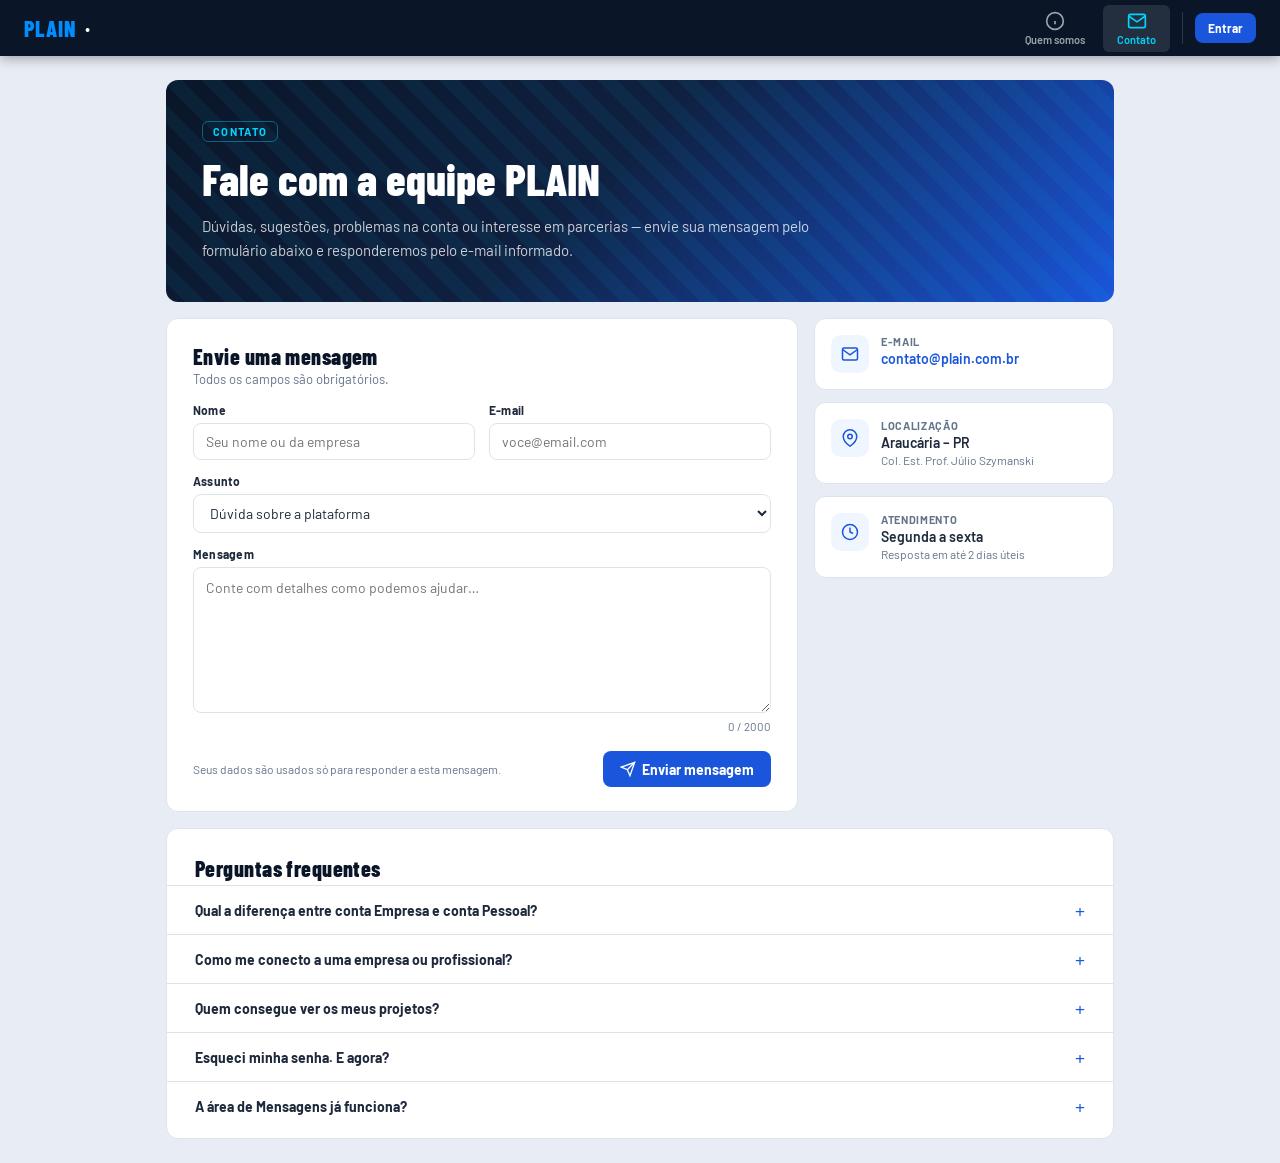
==== contato.html @ d1e4bef5 "b" ====
<!DOCTYPE html>
<html lang="pt-BR">
<head>
  <meta charset="UTF-8" />
  <meta name="viewport" content="width=device-width, initial-scale=1.0" />
  <title>PLAIN – Contato</title>
  <link rel="preconnect" href="https://fonts.googleapis.com" />
  <link rel="preconnect" href="https://fonts.gstatic.com" crossorigin />
  <link href="https://fonts.googleapis.com/css2?family=Barlow:wght@300;400;600;700&family=Barlow+Condensed:wght@700;800&display=swap" rel="stylesheet" />
  <link rel="stylesheet" href="dashboard.css" />
</head>
<!-- data-publica: pode ser aberta sem login -->
<body data-pagina="contato" data-publica>

<!-- TOPBAR -->
<header class="topbar">
  <a href="dashboard.html" class="topbar__brand" title="Voltar ao feed">PLAIN <span>·</span></a>

  <div class="topbar__search" data-so-logado>
    <svg viewBox="0 0 24 24" fill="none" stroke="currentColor" stroke-width="2">
      <circle cx="11" cy="11" r="8"/><path d="m21 21-4.35-4.35"/>
    </svg>
    <input type="text" placeholder="Buscar empresas, pessoas, projetos…" />
  </div>

  <nav class="topbar__nav">
    <a href="dashboard.html" class="topnav-btn" data-so-logado>
      <svg viewBox="0 0 24 24" fill="currentColor"><path d="M10 20v-6h4v6h5v-8h3L12 3 2 12h3v8z"/></svg>
      Início
    </a>
    <a href="rede.html" class="topnav-btn" data-so-logado>
      <svg viewBox="0 0 24 24" fill="none" stroke="currentColor" stroke-width="2"><path d="M17 21v-2a4 4 0 0 0-4-4H5a4 4 0 0 0-4 4v2"/><circle cx="9" cy="7" r="4"/><path d="M23 21v-2a4 4 0 0 0-3-3.87"/><path d="M16 3.13a4 4 0 0 1 0 7.75"/></svg>
      Rede
    </a>
    <a href="projetos.html" class="topnav-btn" data-so-logado>
      <svg viewBox="0 0 24 24" fill="none" stroke="currentColor" stroke-width="2"><rect x="2" y="7" width="20" height="14" rx="2"/><path d="M16 21V5a2 2 0 0 0-2-2h-4a2 2 0 0 0-2 2v16"/></svg>
      Projetos
    </a>
    <a href="mensagens.html" class="topnav-btn" data-so-logado>
      <svg viewBox="0 0 24 24" fill="none" stroke="currentColor" stroke-width="2"><path d="M21 15a2 2 0 0 1-2 2H7l-4 4V5a2 2 0 0 1 2-2h14a2 2 0 0 1 2 2z"/></svg>
      Mensagens
    </a>
    <a href="quem-somos.html" class="topnav-btn">
      <svg viewBox="0 0 24 24" fill="none" stroke="currentColor" stroke-width="2"><circle cx="12" cy="12" r="10"/><path d="M12 16v-4M12 8h.01"/></svg>
      Quem somos
    </a>
    <a href="contato.html" class="topnav-btn active">
      <svg viewBox="0 0 24 24" fill="none" stroke="currentColor" stroke-width="2"><path d="M4 4h16c1.1 0 2 .9 2 2v12c0 1.1-.9 2-2 2H4c-1.1 0-2-.9-2-2V6c0-1.1.9-2 2-2z"/><polyline points="22,6 12,13 2,6"/></svg>
      Contato
    </a>
    <div class="topbar__divider"></div>
    <div class="avatar-btn" title="Meu Perfil" id="topAvatar" data-so-logado>·</div>
    <a href="index.html" class="btn btn-primary btn-sm" data-so-deslogado>Entrar</a>
  </nav>
</header>

<div class="layout layout--inst">
  <main class="page-main">

    <!-- ABERTURA -->
    <section class="card inst-hero">
      <span class="inst-hero__eyebrow">Contato</span>
      <h1 class="inst-hero__title">Fale com a equipe PLAIN</h1>
      <p class="inst-hero__text">
        Dúvidas, sugestões, problemas na conta ou interesse em parcerias —
        envie sua mensagem pelo formulário abaixo e responderemos pelo e-mail informado.
      </p>
    </section>

    <div class="contact-layout">

      <!-- FORMULÁRIO -->
      <section class="card" id="cardFormulario">
        <form class="contact-form" id="formContato" novalidate>
          <h2 class="inst-section__title" style="margin-bottom:2px">Envie uma mensagem</h2>
          <p class="page-head__sub">Todos os campos são obrigatórios.</p>

          <div class="contact-form__grid">
            <div class="field">
              <label for="cNome">Nome</label>
              <input id="cNome" maxlength="150" autocomplete="name" placeholder="Seu nome ou da empresa" />
              <span class="field__error" id="erroNome" hidden>Informe seu nome.</span>
            </div>
            <div class="field">
              <label for="cEmail">E-mail</label>
              <input id="cEmail" type="email" maxlength="150" autocomplete="email" placeholder="voce@email.com" />
              <span class="field__error" id="erroEmail" hidden>Informe um e-mail válido.</span>
            </div>
            <div class="field field--full">
              <label for="cAssunto">Assunto</label>
              <select id="cAssunto">
                <option value="duvida">Dúvida sobre a plataforma</option>
                <option value="sugestao">Sugestão de melhoria</option>
                <option value="problema">Problema na conta ou no site</option>
                <option value="parceria">Parceria ou divulgação</option>
                <option value="outro">Outro assunto</option>
              </select>
            </div>
            <div class="field field--full">
              <label for="cMensagem">Mensagem</label>
              <textarea id="cMensagem" maxlength="2000" rows="6" placeholder="Conte com detalhes como podemos ajudar…"></textarea>
              <div style="display:flex;justify-content:space-between;gap:8px">
                <span class="field__error" id="erroMensagem" hidden>Escreva pelo menos 10 caracteres.</span>
                <span class="field__hint" id="contador" style="margin-left:auto">0 / 2000</span>
              </div>
            </div>
          </div>

          <div class="contact-form__foot">
            <span class="contact-form__note">Seus dados são usados só para responder a esta mensagem.</span>
            <button type="submit" class="btn btn-primary" id="btnEnviar">
              <svg viewBox="0 0 24 24" fill="none" stroke="currentColor" stroke-width="2"><path d="M22 2 11 13M22 2 15 22l-4-9-9-4 20-7z"/></svg>
              Enviar mensagem
            </button>
          </div>
        </form>

        <!-- Mostrado depois do envio -->
        <div class="contact-success" id="sucessoContato" hidden>
          <div class="empty-state__icon">
            <svg viewBox="0 0 24 24" fill="none" stroke="currentColor" stroke-width="2.4" stroke-linecap="round"><path d="M20 6 9 17l-5-5"/></svg>
          </div>
          <div class="empty-state__title">Mensagem enviada!</div>
          <div class="empty-state__text" id="sucessoTexto">Obrigado pelo contato. Vamos responder em breve.</div>
          <button type="button" class="btn btn-ghost" id="btnNovaMensagem">Enviar outra mensagem</button>
        </div>
      </section>

      <!-- INFORMAÇÕES (troque pelos dados reais da equipe) -->
      <aside class="contact-side">
        <div class="card contact-info">
          <div class="contact-info__icon">
            <svg viewBox="0 0 24 24" fill="none" stroke="currentColor" stroke-width="2"><path d="M4 4h16c1.1 0 2 .9 2 2v12c0 1.1-.9 2-2 2H4c-1.1 0-2-.9-2-2V6c0-1.1.9-2 2-2z"/><polyline points="22,6 12,13 2,6"/></svg>
          </div>
          <div>
            <div class="contact-info__label">E-mail</div>
            <div class="contact-info__value"><a href="mailto:contato@plain.com.br">contato@plain.com.br</a></div>
          </div>
        </div>
        <div class="card contact-info">
          <div class="contact-info__icon">
            <svg viewBox="0 0 24 24" fill="none" stroke="currentColor" stroke-width="2"><path d="M21 10c0 7-9 13-9 13s-9-6-9-13a9 9 0 0 1 18 0z"/><circle cx="12" cy="10" r="3"/></svg>
          </div>
          <div>
            <div class="contact-info__label">Localização</div>
            <div class="contact-info__value">Araucária – PR</div>
            <div class="contact-info__sub">Col. Est. Prof. Júlio Szymanski</div>
          </div>
        </div>
        <div class="card contact-info">
          <div class="contact-info__icon">
            <svg viewBox="0 0 24 24" fill="none" stroke="currentColor" stroke-width="2"><circle cx="12" cy="12" r="10"/><path d="M12 6v6l4 2"/></svg>
          </div>
          <div>
            <div class="contact-info__label">Atendimento</div>
            <div class="contact-info__value">Segunda a sexta</div>
            <div class="contact-info__sub">Resposta em até 2 dias úteis</div>
          </div>
        </div>
      </aside>
    </div>

    <!-- PERGUNTAS FREQUENTES -->
    <section class="card faq">
      <h2 class="inst-section__title">Perguntas frequentes</h2>
      <details>
        <summary>Qual a diferença entre conta Empresa e conta Pessoal?</summary>
        <div class="faq__answer">
          A conta <b>Empresa</b> é para indústrias e negócios (pede razão social e CNPJ).
          A conta <b>Pessoal</b> é para profissionais e prestadores de serviço autônomos.
          As duas podem montar rede e cadastrar projetos.
        </div>
      </details>
      <details>
        <summary>Como me conecto a uma empresa ou profissional?</summary>
        <div class="faq__answer">
          Entre na página <a href="rede.html">Rede</a>, use a busca ou os filtros para encontrar a conta
          e clique em <b>+ Conectar</b>. Para desfazer, clique de novo no botão.
        </div>
      </details>
      <details>
        <summary>Quem consegue ver os meus projetos?</summary>
        <div class="faq__answer">
          Só você. Cada projeto fica ligado à sua conta e apenas o dono pode editá-lo ou excluí-lo.
        </div>
      </details>
      <details>
        <summary>Esqueci minha senha. E agora?</summary>
        <div class="faq__answer">
          A recuperação automática de senha ainda não está disponível. Envie uma mensagem
          por este formulário escolhendo o assunto <b>Problema na conta</b>, usando o e-mail cadastrado.
        </div>
      </details>
      <details>
        <summary>A área de Mensagens já funciona?</summary>
        <div class="faq__answer">
          Ainda não — ela está em desenvolvimento. Por enquanto, use as conexões da Rede
          e o contato da própria empresa ou profissional.
        </div>
      </details>
    </section>

  </main>
</div>

<script src="comum.js"></script>
<script src="contato.js"></script>
</body>
</html>
---- dashboard.css ----
*, *::before, *::after { box-sizing: border-box; margin: 0; padding: 0; }

:root {
  --navy:    #0a1628;
  --navy2:   #0f2040;
  --blue:    #1a56db;
  --blue-lt: #2d6ff0;
  --cyan:    #00d4ff;
  --gray:    #e8edf5;
  --gray2:   #c5cdd8;
  --white:   #ffffff;
  --text:    #1e293b;
  --muted:   #64748b;
  --card-bg: #ffffff;
  --border:  #dde3ed;
  --sidebar: #f3f6fb;
  --green:   #16a34a;
  --green-lt:#dcfce7;
  --orange:  #ea580c;
  --orange-lt:#ffedd5;
}

body {
  font-family: 'Barlow', sans-serif;
  background: var(--gray);
  color: var(--text);
  min-height: 100vh;
}

/* ── TOPBAR ─────────────────────────────────── */
.topbar {
  position: fixed; top: 0; left: 0; right: 0; z-index: 100;
  height: 56px;
  background: var(--navy);
  display: flex; align-items: center;
  padding: 0 24px;
  gap: 16px;
  box-shadow: 0 2px 12px rgba(0,0,0,.35);
}
.topbar__brand {
  display: flex; align-items: center; gap: 10px;
  font-family: 'Barlow Condensed', sans-serif;
  font-size: 22px; font-weight: 800;
  color: #008eff; letter-spacing: .04em;
  text-decoration: none; margin-right: 8px;
}
.topbar__brand span { color: var(--white); }
.topbar__brand:hover { opacity: .85; transition: opacity .18s; }

.topbar__search {
  flex: 1; max-width: 360px;
  position: relative;
}
.topbar__search input {
  width: 100%; height: 34px;
  padding: 0 12px 0 36px;
  border-radius: 6px;
  border: none;
  background: rgba(255,255,255,.12);
  color: var(--white);
  font-family: 'Barlow', sans-serif; font-size: 14px;
  outline: none;
  transition: background .2s;
}
.topbar__search input::placeholder { color: rgba(255,255,255,.5); }
.topbar__search input:focus { background: rgba(255,255,255,.2); }
.topbar__search svg {
  position: absolute; left: 10px; top: 50%; transform: translateY(-50%);
  color: rgba(255,255,255,.5); width: 16px; height: 16px;
}

.topbar__nav {
  margin-left: auto;
  display: flex; align-items: center; gap: 4px;
}
.topnav-btn {
  display: flex; flex-direction: column; align-items: center;
  gap: 2px; padding: 6px 14px;
  border-radius: 6px; border: none; background: none;
  color: rgba(255,255,255,.6);
  font-family: 'Barlow', sans-serif; font-size: 11px; font-weight: 600;
  cursor: pointer; transition: all .18s;
  text-decoration: none;
}
.topnav-btn svg { width: 20px; height: 20px; }
.topnav-btn:hover, .topnav-btn.active {
  color: var(--white); background: rgba(255,255,255,.1);
}
.topnav-btn.active { color: var(--cyan); }

.topbar__divider {
  width: 1px; height: 32px;
  background: rgba(255,255,255,.15); margin: 0 8px;
}

.avatar-btn {
  width: 34px; height: 34px; border-radius: 50%;
  background: var(--blue); border: 2px solid var(--cyan);
  display: flex; align-items: center; justify-content: center;
  color: var(--white); font-weight: 700; font-size: 14px;
  cursor: pointer; transition: border-color .2s;
}
.avatar-btn:hover { border-color: var(--white); }

/* ── LAYOUT ─────────────────────────────────── */
.layout {
  margin-top: 56px;
  display: grid;
  grid-template-columns: 240px 1fr 280px;
  gap: 20px;
  max-width: 1200px;
  margin-left: auto; margin-right: auto;
  padding: 24px 16px;
}

/* ── CARDS ─────────────────────────────────── */
.card {
  background: var(--card-bg);
  border: 1px solid var(--border);
  border-radius: 12px;
  overflow: hidden;
}

/* ── LEFT SIDEBAR ───────────────────────────── */
.profile-card {
  position: sticky; top: 76px;
}
.profile-card__banner {
  height: 72px;
  background: linear-gradient(135deg, var(--navy) 0%, var(--blue) 100%);
  position: relative;
}
.profile-card__banner::after {
  content: '';
  position: absolute; inset: 0;
  background: repeating-linear-gradient(
    45deg, transparent, transparent 10px,
    rgba(0,212,255,.06) 10px, rgba(0,212,255,.06) 20px
  );
}
.profile-card__avatar-wrap {
  display: flex; justify-content: center;
  margin-top: -28px; position: relative; z-index: 1;
}
.profile-card__avatar {
  width: 56px; height: 56px; border-radius: 50%;
  background: var(--blue);
  border: 3px solid var(--white);
  display: flex; align-items: center; justify-content: center;
  font-size: 22px; font-weight: 700; color: var(--white);
}
.profile-card__info {
  padding: 10px 16px 16px;
  text-align: center;
}
.profile-card__name {
  font-weight: 700; font-size: 15px; color: var(--text);
}
.profile-card__role {
  font-size: 12px; color: var(--muted); margin-top: 2px; line-height: 1.4;
}
.profile-card__divider {
  height: 1px; background: var(--border); margin: 12px 0;
}
.profile-card__stat {
  display: flex; justify-content: space-between;
  padding: 4px 16px; font-size: 12px; color: var(--muted);
}
.profile-card__stat span:last-child { font-weight: 600; color: var(--blue); }

.profile-card__links {
  padding: 12px 16px 16px;
  border-top: 1px solid var(--border);
}
.profile-card__link {
  display: flex; align-items: center; gap: 8px;
  padding: 8px 10px; border-radius: 8px;
  font-size: 13px; font-weight: 600; color: var(--text);
  text-decoration: none; cursor: pointer;
  transition: background .15s;
}
.profile-card__link:hover { background: var(--sidebar); }
.profile-card__link svg { width: 18px; height: 18px; color: var(--blue); }
.profile-card__link.active { color: var(--blue); background: #eff6ff; }

/* ── FEED ───────────────────────────────────── */
.feed { display: flex; flex-direction: column; gap: 16px; }

.post-composer {
  padding: 16px;
}
.post-composer__row {
  display: flex; align-items: center; gap: 10px;
}
.post-composer__avatar {
  width: 40px; height: 40px; border-radius: 50%;
  background: var(--blue); flex-shrink: 0;
  display: flex; align-items: center; justify-content: center;
  font-weight: 700; color: var(--white); font-size: 15px;
}
.post-composer__input {
  flex: 1; height: 40px;
  border: 1.5px solid var(--border); border-radius: 20px;
  padding: 0 16px; font-family: 'Barlow', sans-serif; font-size: 14px;
  background: none; outline: none; cursor: pointer; color: var(--muted);
  transition: border-color .2s;
}
.post-composer__input:hover { border-color: var(--blue); color: var(--text); }
.post-composer__actions {
  display: flex; gap: 4px; margin-top: 12px; padding-top: 12px;
  border-top: 1px solid var(--border);
}
.composer-action {
  display: flex; align-items: center; gap: 6px;
  padding: 7px 12px; border-radius: 6px; border: none; background: none;
  font-family: 'Barlow', sans-serif; font-size: 13px; font-weight: 600;
  color: var(--muted); cursor: pointer; transition: all .15s;
}
.composer-action svg { width: 18px; height: 18px; }
.composer-action:hover { background: var(--sidebar); color: var(--blue); }

/* ── POST CARD ─────────────────────────────── */
.post-card { padding: 0; }
.post-card__header {
  display: flex; align-items: flex-start; gap: 10px;
  padding: 16px 16px 0;
}
.post-card__avatar {
  width: 44px; height: 44px; border-radius: 50%; flex-shrink: 0;
  display: flex; align-items: center; justify-content: center;
  font-weight: 700; font-size: 16px; color: var(--white);
}
.av-blue   { background: linear-gradient(135deg, #1a56db, #2d6ff0); }
.av-teal   { background: linear-gradient(135deg, #0891b2, #06b6d4); }
.av-indigo { background: linear-gradient(135deg, #4338ca, #6366f1); }
.av-rose   { background: linear-gradient(135deg, #be123c, #f43f5e); }

.post-card__meta { flex: 1; }
.post-card__name { font-weight: 700; font-size: 14px; }
.post-card__role { font-size: 12px; color: var(--muted); }
.post-card__time { font-size: 11px; color: var(--gray2); margin-top: 2px; }

.post-card__more {
  padding: 6px; border-radius: 6px; border: none; background: none;
  color: var(--muted); cursor: pointer; transition: background .15s;
}
.post-card__more:hover { background: var(--sidebar); }
.post-card__more svg { width: 18px; height: 18px; display: block; }

.post-card__body {
  padding: 12px 16px;
  font-size: 14px; line-height: 1.6; color: var(--text);
}
.post-card__body strong { color: var(--blue); }

.post-card__image {
  width: 100%; max-height: 300px; object-fit: cover;
  border-top: 1px solid var(--border); border-bottom: 1px solid var(--border);
}
.post-card__image-placeholder {
  height: 200px;
  background: linear-gradient(135deg, var(--navy) 0%, var(--blue) 60%, var(--cyan) 100%);
  display: flex; align-items: center; justify-content: center;
  font-family: 'Barlow Condensed', sans-serif;
  font-size: 28px; font-weight: 800; color: var(--white);
  letter-spacing: .08em;
  border-top: 1px solid var(--border); border-bottom: 1px solid var(--border);
  position: relative; overflow: hidden;
}
.post-card__image-placeholder::before {
  content: '';
  position: absolute; inset: 0;
  background: repeating-linear-gradient(
    -45deg, transparent, transparent 20px,
    rgba(255,255,255,.04) 20px, rgba(255,255,255,.04) 40px
  );
}
.post-card__image-placeholder span { position: relative; z-index: 1; }

.post-card__stats {
  display: flex; align-items: center; justify-content: space-between;
  padding: 8px 16px;
  font-size: 12px; color: var(--muted);
  border-bottom: 1px solid var(--border);
}
.post-card__reactions { display: flex; align-items: center; gap: 4px; }
.reaction-emoji { font-size: 14px; }

.post-card__actions {
  display: flex; padding: 4px 8px;
}
.post-action {
  flex: 1; display: flex; align-items: center; justify-content: center;
  gap: 6px; padding: 9px 4px; border-radius: 6px; border: none; background: none;
  font-family: 'Barlow', sans-serif; font-size: 13px; font-weight: 600;
  color: var(--muted); cursor: pointer; transition: all .15s;
}
.post-action svg { width: 18px; height: 18px; }
.post-action:hover { background: var(--sidebar); color: var(--blue); }

/* ── RIGHT SIDEBAR ──────────────────────────── */
.right-col { display: flex; flex-direction: column; gap: 16px; }

.widget-card { padding: 16px; }
.widget-card__title {
  font-family: 'Barlow Condensed', sans-serif;
  font-size: 16px; font-weight: 800; color: var(--navy);
  margin-bottom: 14px; letter-spacing: .03em;
}

/* News widget */
.news-item {
  display: flex; gap: 10px; padding: 10px 0;
  border-bottom: 1px solid var(--border);
}
.news-item:last-child { border-bottom: none; }
.news-item__dot {
  width: 8px; height: 8px; border-radius: 50%;
  background: var(--blue); flex-shrink: 0; margin-top: 5px;
}
.news-item__title {
  font-size: 13px; font-weight: 600; color: var(--text);
  line-height: 1.4; cursor: pointer;
}
.news-item__title:hover { color: var(--blue); }
.news-item__time { font-size: 11px; color: var(--muted); margin-top: 2px; }

/* Connections widget */
.connection-item {
  display: flex; align-items: center; gap: 10px; padding: 8px 0;
  border-bottom: 1px solid var(--border);
}
.connection-item:last-child { border-bottom: none; }
.connection-item__avatar {
  width: 40px; height: 40px; border-radius: 50%; flex-shrink: 0;
  display: flex; align-items: center; justify-content: center;
  font-weight: 700; font-size: 15px; color: var(--white);
}
.connection-item__info { flex: 1; min-width: 0; }
.connection-item__name { font-size: 13px; font-weight: 700; }
.connection-item__role { font-size: 11px; color: var(--muted); white-space: nowrap; overflow: hidden; text-overflow: ellipsis; }
.connect-btn {
  padding: 5px 14px; border-radius: 16px;
  border: 1.5px solid var(--blue); background: none;
  color: var(--blue); font-family: 'Barlow', sans-serif;
  font-size: 12px; font-weight: 600; cursor: pointer; transition: all .18s;
  flex-shrink: 0;
}
.connect-btn:hover { background: var(--blue); color: var(--white); }
.connect-btn.connected {
  border-color: var(--green); color: var(--green);
}
.connect-btn.connected:hover { background: var(--green); color: var(--white); }

/* Metrics widget */
.metrics-grid {
  display: grid; grid-template-columns: 1fr 1fr;
  gap: 10px;
}
.metric-box {
  background: var(--sidebar); border-radius: 8px; padding: 12px;
  text-align: center;
}
.metric-box__value {
  font-family: 'Barlow Condensed', sans-serif;
  font-size: 26px; font-weight: 800; color: var(--navy);
}
.metric-box__value.up { color: var(--green); }
.metric-box__value.warn { color: var(--orange); }
.metric-box__label { font-size: 11px; color: var(--muted); margin-top: 2px; }

/* ── BADGE / TAG ────────────────────────────── */
.tag {
  display: inline-flex; align-items: center;
  padding: 2px 8px; border-radius: 4px;
  font-size: 11px; font-weight: 600;
}
.tag-blue   { background: #eff6ff; color: var(--blue); }
.tag-green  { background: var(--green-lt); color: var(--green); }
.tag-orange { background: var(--orange-lt); color: var(--orange); }

/* ── ANIMATIONS ─────────────────────────────── */
@keyframes fadeUp {
  from { opacity: 0; transform: translateY(18px); }
  to   { opacity: 1; transform: translateY(0); }
}
.feed > * { animation: fadeUp .4s ease both; }
.feed > *:nth-child(1) { animation-delay: .05s; }
.feed > *:nth-child(2) { animation-delay: .12s; }
.feed > *:nth-child(3) { animation-delay: .19s; }
.feed > *:nth-child(4) { animation-delay: .26s; }

.profile-card { animation: fadeUp .35s ease both; }
.right-col > * { animation: fadeUp .4s ease both; }
.right-col > *:nth-child(1) { animation-delay: .1s; }
.right-col > *:nth-child(2) { animation-delay: .18s; }
.right-col > *:nth-child(3) { animation-delay: .26s; }

/* ── RESPONSIVE ─────────────────────────────── */
@media (max-width: 960px) {
  .layout { grid-template-columns: 220px 1fr; }
  .right-col { display: none; }
}
@media (max-width: 640px) {
  .layout { grid-template-columns: 1fr; padding: 12px; gap: 12px; }
  .profile-card { display: none; }
}

/* ================================================================
   PÁGINAS INTERNAS (Rede, Projetos, Mensagens)
   ================================================================ */
.layout--2col {
  grid-template-columns: 240px 1fr;
  max-width: 1080px;
}
.page-main { display: flex; flex-direction: column; gap: 16px; min-width: 0; }
.page-main > * { animation: fadeUp .4s ease both; }

/* Cabeçalho da página */
.page-head {
  padding: 20px;
  display: flex; align-items: center; justify-content: space-between;
  gap: 16px; flex-wrap: wrap;
}
.page-head__title {
  font-family: 'Barlow Condensed', sans-serif;
  font-size: 26px; font-weight: 800; color: var(--navy);
  letter-spacing: .02em; line-height: 1.1;
}
.page-head__sub { font-size: 13px; color: var(--muted); margin-top: 2px; }

/* Botões */
.btn {
  display: inline-flex; align-items: center; justify-content: center; gap: 6px;
  height: 36px; padding: 0 16px; border-radius: 8px;
  font-family: 'Barlow', sans-serif; font-size: 14px; font-weight: 700;
  cursor: pointer; transition: background .15s, color .15s, border-color .15s, opacity .15s;
  border: 1.5px solid transparent; white-space: nowrap;
}
.btn svg { width: 16px; height: 16px; }
.btn-primary { background: var(--blue); color: var(--white); }
.btn-primary:hover { background: var(--blue-lt); }
.btn-ghost { background: none; color: var(--text); border-color: var(--border); }
.btn-ghost:hover { border-color: var(--blue); color: var(--blue); }
.btn-danger { background: none; color: #dc2626; border-color: #fecaca; }
.btn-danger:hover { background: #fef2f2; }
.btn:disabled { opacity: .6; cursor: default; }
.btn-sm { height: 30px; padding: 0 12px; font-size: 12px; }

/* Abas de filtro */
.filter-bar {
  padding: 10px 12px;
  display: flex; align-items: center; gap: 6px; flex-wrap: wrap;
}
.chip {
  display: inline-flex; align-items: center; gap: 6px;
  height: 32px; padding: 0 12px; border-radius: 16px;
  border: 1.5px solid var(--border); background: none;
  font-family: 'Barlow', sans-serif; font-size: 13px; font-weight: 600;
  color: var(--muted); cursor: pointer; transition: all .15s;
}
.chip:hover { border-color: var(--blue); color: var(--blue); }
.chip.active { background: var(--blue); border-color: var(--blue); color: var(--white); }
.chip__count {
  min-width: 20px; height: 18px; padding: 0 6px; border-radius: 9px;
  background: var(--sidebar); color: var(--muted);
  font-size: 11px; font-weight: 700;
  display: inline-flex; align-items: center; justify-content: center;
}
.chip.active .chip__count { background: rgba(255,255,255,.22); color: var(--white); }
.filter-bar__search {
  margin-left: auto; height: 32px; width: 220px; max-width: 100%;
  border: 1.5px solid var(--border); border-radius: 16px;
  padding: 0 14px; font-family: 'Barlow', sans-serif; font-size: 13px;
  outline: none; transition: border-color .2s;
}
.filter-bar__search:focus { border-color: var(--blue); }

/* Estado vazio / carregando / erro */
.empty-state {
  padding: 48px 24px; text-align: center;
  display: flex; flex-direction: column; align-items: center; gap: 10px;
}
.empty-state__icon {
  width: 56px; height: 56px; border-radius: 50%;
  background: #eff6ff; color: var(--blue);
  display: flex; align-items: center; justify-content: center;
}
.empty-state__icon svg { width: 26px; height: 26px; }
.empty-state__title { font-weight: 700; font-size: 16px; color: var(--text); }
.empty-state__text { font-size: 13px; color: var(--muted); max-width: 360px; line-height: 1.5; }
.empty-state .btn { margin-top: 6px; }

/* Lista de projetos */
.project-list { display: flex; flex-direction: column; gap: 12px; }
.project-card { padding: 16px 18px; }
.project-card__top {
  display: flex; align-items: flex-start; justify-content: space-between; gap: 12px;
}
.project-card__title { font-weight: 700; font-size: 16px; color: var(--text); line-height: 1.3; word-break: break-word; }
.project-card__client { font-size: 12px; color: var(--muted); margin-top: 2px; }
.project-card__desc {
  font-size: 14px; color: var(--text); line-height: 1.55; margin-top: 10px;
  white-space: pre-wrap; word-break: break-word;
}
.project-card__foot {
  display: flex; align-items: center; justify-content: space-between; gap: 10px;
  flex-wrap: wrap; margin-top: 14px; padding-top: 12px; border-top: 1px solid var(--border);
}
.project-card__meta { display: flex; align-items: center; gap: 14px; font-size: 12px; color: var(--muted); flex-wrap: wrap; }
.project-card__meta svg { width: 14px; height: 14px; vertical-align: -2px; margin-right: 4px; }
.project-card__meta .late { color: #dc2626; font-weight: 600; }
.project-card__actions { display: flex; gap: 6px; }

.status-select {
  height: 26px; border-radius: 13px; padding: 0 26px 0 10px;
  font-family: 'Barlow', sans-serif; font-size: 11px; font-weight: 700;
  letter-spacing: .02em; border: none; cursor: pointer; outline: none;
  appearance: none; -webkit-appearance: none; flex-shrink: 0;
  background-repeat: no-repeat; background-position: right 9px center; background-size: 9px;
  background-image: url("data:image/svg+xml,%3Csvg xmlns='http://www.w3.org/2000/svg' viewBox='0 0 10 6'%3E%3Cpath d='M1 1l4 4 4-4' stroke='%2364748b' stroke-width='1.6' fill='none' stroke-linecap='round'/%3E%3C/svg%3E");
}
.st-planejamento { background-color: #eff6ff; color: var(--blue); }
.st-em_andamento { background-color: var(--orange-lt); color: var(--orange); }
.st-concluido    { background-color: var(--green-lt); color: var(--green); }
.st-pausado      { background-color: #f1f5f9; color: var(--muted); }

/* Modal */
.modal-overlay {
  position: fixed; inset: 0; z-index: 1000;
  background: rgba(10,22,40,.5);
  display: flex; align-items: center; justify-content: center; padding: 16px;
}
.modal-overlay[hidden] { display: none; }
.modal {
  background: var(--white); border-radius: 14px; width: 520px; max-width: 100%;
  max-height: calc(100vh - 32px); overflow-y: auto;
  box-shadow: 0 16px 48px rgba(0,0,0,.25);
  animation: fadeUp .25s ease both;
}
.modal__head {
  padding: 18px 20px; border-bottom: 1px solid var(--border);
  display: flex; align-items: center; justify-content: space-between;
}
.modal__title { font-size: 18px; font-weight: 700; color: var(--text); }
.modal__close {
  width: 32px; height: 32px; border-radius: 8px; border: none; background: none;
  color: var(--muted); cursor: pointer; display: flex; align-items: center; justify-content: center;
}
.modal__close:hover { background: var(--sidebar); color: var(--text); }
.modal__close svg { width: 18px; height: 18px; }
.modal__body { padding: 18px 20px; display: grid; grid-template-columns: 1fr 1fr; gap: 14px; }
.modal__foot {
  padding: 14px 20px; border-top: 1px solid var(--border);
  display: flex; justify-content: flex-end; gap: 8px;
}
.field { display: flex; flex-direction: column; gap: 6px; }
.field--full { grid-column: 1 / -1; }
.field label { font-size: 12px; font-weight: 700; color: var(--text); letter-spacing: .02em; }
.field label small { font-weight: 400; color: var(--muted); }
.field input, .field select, .field textarea {
  width: 100%; border: 1.5px solid var(--border); border-radius: 8px;
  padding: 9px 12px; font-family: 'Barlow', sans-serif; font-size: 14px; color: var(--text);
  outline: none; background: var(--white); transition: border-color .2s;
}
.field textarea { resize: vertical; min-height: 96px; line-height: 1.5; }
.field input:focus, .field select:focus, .field textarea:focus { border-color: var(--blue); }
.field input.invalid { border-color: #dc2626; }
.field__error { font-size: 12px; color: #dc2626; }

/* Rede */
.people-grid {
  display: grid; grid-template-columns: repeat(auto-fill, minmax(220px, 1fr)); gap: 12px;
}
.person-card { display: flex; flex-direction: column; }
.person-card__banner {
  height: 48px;
  background: linear-gradient(135deg, var(--navy) 0%, var(--blue) 100%);
}
.person-card__avatar {
  width: 60px; height: 60px; border-radius: 50%;
  border: 3px solid var(--white); margin: -30px auto 0;
  display: flex; align-items: center; justify-content: center;
  font-weight: 700; font-size: 22px; color: var(--white);
}
.person-card__body { padding: 8px 14px 14px; text-align: center; flex: 1; display: flex; flex-direction: column; }
.person-card__name { font-weight: 700; font-size: 15px; word-break: break-word; }
.person-card__role { font-size: 12px; color: var(--muted); margin-top: 2px; line-height: 1.4; min-height: 17px; }
.person-card__tag { margin: 8px auto 12px; }
.person-card .connect-btn { width: 100%; padding: 7px 14px; margin-top: auto; }

/* Mensagens */
.inbox-empty { min-height: 360px; justify-content: center; }

/* Avatar menu (páginas internas) */
.avatar-menu {
  position: absolute; right: 0; top: calc(100% + 8px);
  background: #fff; border: 1px solid var(--border); border-radius: 10px;
  box-shadow: 0 8px 24px rgba(0,0,0,.18); min-width: 160px; z-index: 300; overflow: hidden;
}
.avatar-menu button {
  display: block; width: 100%; padding: 11px 16px; border: none; background: none; text-align: left;
  font-family: 'Barlow', sans-serif; font-size: 14px; font-weight: 600; color: var(--text); cursor: pointer;
}
.avatar-menu button:hover { background: var(--sidebar); }

/* Toast */
.toast {
  position: fixed; bottom: 28px; left: 50%;
  transform: translateX(-50%) translateY(12px);
  background: #1e293b; color: #fff; padding: 10px 20px; border-radius: 8px;
  font-family: 'Barlow', sans-serif; font-size: 14px; font-weight: 600;
  box-shadow: 0 4px 20px rgba(0,0,0,.35); z-index: 9999;
  opacity: 0; transition: opacity .22s, transform .22s; pointer-events: none;
  max-width: calc(100vw - 32px);
}
.toast--show { opacity: 1; transform: translateX(-50%) translateY(0); }

@media (max-width: 960px) {
  .layout--2col { grid-template-columns: 220px 1fr; }
}
@media (max-width: 640px) {
  .layout--2col { grid-template-columns: 1fr; }
  .topbar__search { display: none; }
  .topnav-btn { padding: 6px 8px; }
  .modal__body { grid-template-columns: 1fr; }
  .filter-bar__search { margin-left: 0; width: 100%; }
}

/* ================================================================
   PÁGINAS INSTITUCIONAIS (Quem somos, Contato)
   ================================================================ */
/* Visitante sem login: esconde itens de usuário logado */
.deslogado [data-so-logado] { display: none !important; }
body:not(.deslogado) [data-so-deslogado] { display: none !important; }

.layout--inst { grid-template-columns: 1fr; max-width: 980px; }

/* Banner de abertura */
.inst-hero {
  position: relative; padding: 40px 36px; color: var(--white); border: none;
  background: linear-gradient(135deg, var(--navy) 0%, var(--navy2) 45%, var(--blue) 100%);
}
.inst-hero::after {
  content: ''; position: absolute; inset: 0; pointer-events: none;
  background: repeating-linear-gradient(45deg, transparent, transparent 14px,
    rgba(0,212,255,.06) 14px, rgba(0,212,255,.06) 28px);
}
.inst-hero > * { position: relative; z-index: 1; }
.inst-hero__eyebrow {
  display: inline-block; font-size: 11px; font-weight: 700; letter-spacing: .12em;
  text-transform: uppercase; color: var(--cyan);
  border: 1px solid rgba(0,212,255,.4); border-radius: 6px; padding: 3px 10px; margin-bottom: 14px;
}
.inst-hero__title {
  font-family: 'Barlow Condensed', sans-serif;
  font-size: clamp(30px, 5vw, 44px); font-weight: 800; line-height: 1.05; max-width: 680px;
}
.inst-hero__text { margin-top: 12px; max-width: 620px; font-size: 15px; line-height: 1.6; color: rgba(255,255,255,.78); }
.inst-hero__actions { display: flex; gap: 10px; flex-wrap: wrap; margin-top: 22px; }
.btn-light { background: var(--white); color: var(--navy); text-decoration: none; }
.btn-light:hover { background: var(--gray); }
.btn-outline-light { background: none; color: var(--white); border-color: rgba(255,255,255,.45); text-decoration: none; }
.btn-outline-light:hover { background: rgba(255,255,255,.1); border-color: var(--white); }
a.btn { text-decoration: none; }

/* Números ao vivo */
.inst-stats { display: grid; grid-template-columns: repeat(3, 1fr); }
.inst-stat { padding: 18px 16px; text-align: center; }
.inst-stat + .inst-stat { border-left: 1px solid var(--border); }
.inst-stat__value { font-family: 'Barlow Condensed', sans-serif; font-size: 32px; font-weight: 800; color: var(--blue); line-height: 1; }
.inst-stat__label { font-size: 12px; color: var(--muted); margin-top: 4px; }

/* Seções */
.inst-section { padding: 26px 28px; }
.inst-section__title {
  font-family: 'Barlow Condensed', sans-serif; font-size: 22px; font-weight: 800;
  color: var(--navy); letter-spacing: .02em; margin-bottom: 10px;
}
.inst-section__lead { font-size: 14px; color: var(--muted); margin-bottom: 18px; line-height: 1.55; }
.inst-text { font-size: 14.5px; line-height: 1.7; color: var(--text); }
.inst-text + .inst-text { margin-top: 10px; }
.inst-text strong { color: var(--blue); }

.inst-grid { display: grid; gap: 14px; }
.inst-grid--2 { grid-template-columns: repeat(2, 1fr); }
.inst-grid--4 { grid-template-columns: repeat(4, 1fr); }

.inst-feature { background: var(--sidebar); border: 1px solid var(--border); border-radius: 10px; padding: 16px; }
.inst-feature__icon {
  width: 40px; height: 40px; border-radius: 10px; background: #eff6ff; color: var(--blue);
  display: flex; align-items: center; justify-content: center; margin-bottom: 10px;
}
.inst-feature__icon svg { width: 20px; height: 20px; }
.inst-feature__title { font-weight: 700; font-size: 15px; color: var(--text); }
.inst-feature__text { font-size: 13px; color: var(--muted); line-height: 1.55; margin-top: 4px; }

/* Passo a passo numerado */
.inst-steps { counter-reset: passo; }
.inst-step::before {
  counter-increment: passo; content: counter(passo);
  display: flex; align-items: center; justify-content: center;
  width: 34px; height: 34px; border-radius: 50%; background: var(--blue); color: var(--white);
  font-family: 'Barlow Condensed', sans-serif; font-weight: 800; font-size: 18px; margin-bottom: 10px;
}

.inst-list { list-style: none; margin-top: 10px; display: flex; flex-direction: column; gap: 7px; }
.inst-list li { position: relative; padding-left: 22px; font-size: 13.5px; color: var(--text); line-height: 1.45; }
.inst-list li::before { content: '✓'; position: absolute; left: 0; top: 0; color: var(--green); font-weight: 800; }

/* Sobre o projeto (TCC) */
.inst-about { display: grid; grid-template-columns: 1fr auto; gap: 24px; align-items: start; }
.inst-people { display: flex; flex-direction: column; gap: 10px; min-width: 250px; }
.inst-person { display: flex; align-items: center; gap: 10px; background: var(--sidebar); border-radius: 10px; padding: 10px 12px; }
.inst-person__avatar {
  width: 38px; height: 38px; border-radius: 50%; flex-shrink: 0;
  display: flex; align-items: center; justify-content: center; color: var(--white); font-weight: 700;
}
.inst-person__name { font-weight: 700; font-size: 13.5px; }
.inst-person__role { font-size: 11.5px; color: var(--muted); }
.inst-tags { display: flex; flex-wrap: wrap; gap: 6px; margin-top: 14px; }

/* Chamada final */
.inst-cta {
  padding: 22px 28px; display: flex; align-items: center; justify-content: space-between; gap: 16px; flex-wrap: wrap;
  background: linear-gradient(135deg, #eff6ff 0%, #ffffff 100%);
}
.inst-cta__title { font-weight: 700; font-size: 17px; color: var(--navy); }
.inst-cta__text { font-size: 13px; color: var(--muted); margin-top: 2px; }

/* ── CONTATO ────────────────────────────────── */
.contact-layout { display: grid; grid-template-columns: 1fr 300px; gap: 16px; align-items: start; }
.contact-form { padding: 24px 26px; }
.contact-form__grid { display: grid; grid-template-columns: 1fr 1fr; gap: 14px; margin-top: 16px; }
.field textarea.invalid, .field select.invalid { border-color: #dc2626; }
.field__hint { font-size: 11.5px; color: var(--muted); text-align: right; }
.contact-form__foot { display: flex; align-items: center; justify-content: space-between; gap: 12px; flex-wrap: wrap; margin-top: 18px; }
.contact-form__note { font-size: 12px; color: var(--muted); }

.contact-success { padding: 40px 24px; text-align: center; display: flex; flex-direction: column; align-items: center; gap: 10px; }
.contact-success[hidden] { display: none; }
.contact-success .empty-state__icon { background: var(--green-lt); color: var(--green); }

.contact-side { display: flex; flex-direction: column; gap: 12px; position: sticky; top: 76px; }
.contact-info { padding: 16px; display: flex; gap: 12px; align-items: flex-start; }
.contact-info__icon {
  width: 38px; height: 38px; border-radius: 10px; flex-shrink: 0; background: #eff6ff; color: var(--blue);
  display: flex; align-items: center; justify-content: center;
}
.contact-info__icon svg { width: 18px; height: 18px; }
.contact-info__label { font-size: 11px; font-weight: 700; letter-spacing: .06em; text-transform: uppercase; color: var(--muted); }
.contact-info__value { font-size: 14px; font-weight: 600; color: var(--text); margin-top: 2px; word-break: break-word; }
.contact-info__value a { color: var(--blue); text-decoration: none; }
.contact-info__value a:hover { text-decoration: underline; }
.contact-info__sub { font-size: 12px; color: var(--muted); margin-top: 2px; }

/* Perguntas frequentes */
.faq { padding: 8px 0; }
.faq .inst-section__title { padding: 18px 28px 4px; margin: 0; }
.faq details { border-top: 1px solid var(--border); }
.faq summary {
  list-style: none; cursor: pointer; padding: 14px 28px; font-weight: 700; font-size: 14px; color: var(--text);
  display: flex; justify-content: space-between; align-items: center; gap: 12px;
}
.faq summary::-webkit-details-marker { display: none; }
.faq summary::after { content: '+'; font-size: 20px; font-weight: 400; color: var(--blue); line-height: 1; transition: transform .2s; }
.faq details[open] summary::after { transform: rotate(45deg); }
.faq summary:hover { color: var(--blue); }
.faq__answer { padding: 0 28px 16px; font-size: 13.5px; color: var(--muted); line-height: 1.6; }
.faq__answer a { color: var(--blue); font-weight: 600; }

@media (max-width: 860px) {
  .inst-grid--4 { grid-template-columns: repeat(2, 1fr); }
  .contact-layout { grid-template-columns: 1fr; }
  .contact-side { position: static; }
  .inst-about { grid-template-columns: 1fr; }
}
@media (max-width: 640px) {
  .inst-hero { padding: 28px 20px; }
  .inst-section, .inst-cta, .contact-form { padding: 20px; }
  .inst-grid--2, .inst-grid--4, .contact-form__grid { grid-template-columns: 1fr; }
  .faq summary, .faq .inst-section__title { padding-left: 20px; padding-right: 20px; }
  .faq__answer { padding: 0 20px 16px; }
  .inst-stat__value { font-size: 26px; }
  body[data-publica] .topnav-btn { font-size: 0; gap: 0; padding: 6px; }
}

/* ================================================================
   INÍCIO — MENU INTERATIVO (Equipamentos, Manutenções, Relatórios,
   Monitoramento)  — lógica em painel.js
   ================================================================ */
.feed[hidden], .painel[hidden] { display: none; }

/* Com uma seção aberta, a coluna da direita some e o conteúdo ganha espaço */
.modo-painel .layout { grid-template-columns: 240px 1fr; }
.modo-painel .right-col { display: none; }

.page-head__acoes { display: flex; gap: 8px; flex-wrap: wrap; }
.link-btn {
  display: inline-flex; align-items: center; gap: 6px; border: none; background: none; padding: 4px 0;
  font-family: 'Barlow', sans-serif; font-size: 13px; font-weight: 700; color: var(--blue); cursor: pointer;
}
.link-btn:hover { text-decoration: underline; }
.link-btn svg { width: 15px; height: 15px; }
.filter-bar__select {
  margin-left: auto; height: 32px; max-width: 100%;
  border: 1.5px solid var(--border); border-radius: 16px; padding: 0 12px; background: var(--white);
  font-family: 'Barlow', sans-serif; font-size: 13px; color: var(--text); outline: none; cursor: pointer;
}
.filter-bar__select:focus { border-color: var(--blue); }
.field input.invalid, .field textarea.invalid { border-color: #dc2626; }
.field[hidden] { display: none; }

/* Cores de status (selects e barras) */
.st-eq-operando,   .st-bar-operando   { background-color: var(--green-lt); color: var(--green); }
.st-eq-manutencao, .st-bar-manutencao { background-color: var(--orange-lt); color: var(--orange); }
.st-eq-parado,     .st-bar-parado     { background-color: #fee2e2; color: #dc2626; }
.st-eq-retrofit,   .st-bar-retrofit   { background-color: #e0e7ff; color: #4338ca; }
.st-ma-agendada    { background-color: #eff6ff; color: var(--blue); }
.st-ma-em_execucao { background-color: var(--orange-lt); color: var(--orange); }
.st-ma-concluida   { background-color: var(--green-lt); color: var(--green); }
.st-ma-cancelada   { background-color: #f1f5f9; color: var(--muted); }
.tag.tipo-preventiva { background: #eff6ff; color: var(--blue); }
.tag.tipo-corretiva  { background: #fee2e2; color: #dc2626; }
.tag.tipo-preditiva  { background: #e0e7ff; color: #4338ca; }

/* ── Equipamentos ── */
.equip-grid { display: grid; grid-template-columns: repeat(auto-fill, minmax(300px, 1fr)); gap: 12px; }
.equip-card { padding: 16px 18px; border-top: 4px solid var(--border); display: flex; flex-direction: column; }
.equip-card.eq-operando   { border-top-color: var(--green); }
.equip-card.eq-manutencao { border-top-color: var(--orange); }
.equip-card.eq-parado     { border-top-color: #dc2626; }
.equip-card.eq-retrofit   { border-top-color: #4338ca; }
.equip-card .project-card__foot { margin-top: auto; }
.equip-card__info {
  display: grid; grid-template-columns: 1fr 1fr; gap: 10px 14px; margin: 14px 0;
}
.equip-card__info dt { font-size: 11px; font-weight: 700; letter-spacing: .04em; text-transform: uppercase; color: var(--muted); }
.equip-card__info dd { font-size: 13.5px; color: var(--text); margin-top: 2px; word-break: break-word; }
.equip-card__info .late { color: #dc2626; }

/* ── Manutenções ── */
.manut-card--late { border-left: 4px solid #dc2626; }
.manut-card .project-card__client { display: flex; align-items: center; gap: 6px; margin-top: 4px; }

/* ── Relatórios ── */
.kpi-grid { display: grid; grid-template-columns: repeat(5, 1fr); gap: 12px; }
.kpi { padding: 14px 16px; }
.kpi__valor { font-family: 'Barlow Condensed', sans-serif; font-size: clamp(20px, 2vw, 28px); font-weight: 800; color: var(--navy); line-height: 1.1; white-space: nowrap; overflow: hidden; text-overflow: ellipsis; }
.kpi__rotulo { font-size: 12px; font-weight: 700; color: var(--text); margin-top: 4px; }
.kpi__sub { font-size: 11.5px; color: var(--muted); margin-top: 2px; }
.kpi--alerta .kpi__valor { color: #dc2626; }
.kpi--ok .kpi__valor { color: var(--green); }

.rel-grid { display: grid; grid-template-columns: 1fr 1fr; gap: 12px; }
.rel-card { padding: 16px 18px; }
.rel-card--largo { grid-column: 1 / -1; }
.rel-nota { font-size: 12px; color: var(--muted); margin-top: 12px; line-height: 1.5; }
.rel-vazio { font-size: 13px; color: var(--muted); display: flex; align-items: center; gap: 6px; }
.rel-vazio svg { width: 16px; height: 16px; color: var(--green); }
.rel-vazio a { color: var(--blue); font-weight: 600; }

.hbars { display: flex; flex-direction: column; gap: 10px; }
.hbar { display: grid; grid-template-columns: 110px 1fr 70px; align-items: center; gap: 10px; font-size: 13px; }
.hbar__label { color: var(--text); font-weight: 600; }
.hbar__track { height: 12px; background: var(--sidebar); border-radius: 6px; overflow: hidden; }
.hbar__fill { display: block; height: 100%; border-radius: 6px; background: var(--blue); transition: width .5s ease; }
.hbar__fill.tipo-preventiva { background: var(--blue); }
.hbar__fill.tipo-corretiva  { background: #dc2626; }
.hbar__fill.tipo-preditiva  { background: #6366f1; }
.hbar__fill.st-bar-operando   { background: var(--green); }
.hbar__fill.st-bar-manutencao { background: var(--orange); }
.hbar__fill.st-bar-parado     { background: #dc2626; }
.hbar__fill.st-bar-retrofit   { background: #6366f1; }
.hbar__valor { text-align: right; font-weight: 700; color: var(--text); white-space: nowrap; }
.hbar__valor small { font-weight: 400; color: var(--muted); }

.colchart { display: flex; align-items: flex-end; gap: 8px; height: 200px; padding-top: 18px; }
.colchart__col { flex: 1; height: 100%; display: flex; flex-direction: column; align-items: center; justify-content: flex-end; gap: 4px; min-width: 0; }
.colchart__barra {
  width: 100%; max-width: 48px; background: linear-gradient(180deg, var(--blue-lt), var(--blue));
  border-radius: 6px 6px 0 0; transition: height .5s ease;
}
.colchart__col:hover .colchart__barra { background: var(--navy2); }
.colchart__valor { font-size: 10.5px; font-weight: 700; color: var(--text); white-space: nowrap; }
.colchart__rotulo { font-size: 11px; color: var(--muted); text-transform: capitalize; padding-top: 4px; border-top: 1px solid var(--border); width: 100%; text-align: center; }

.tabela { width: 100%; border-collapse: collapse; font-size: 13.5px; }
.tabela th { text-align: left; font-size: 11px; font-weight: 700; letter-spacing: .04em; text-transform: uppercase; color: var(--muted); padding: 8px 10px; border-bottom: 1px solid var(--border); }
.tabela td { padding: 10px; border-bottom: 1px solid var(--border); color: var(--text); }
.tabela tr:last-child td { border-bottom: none; }
.tabela .num { text-align: right; font-variant-numeric: tabular-nums; }

.proj-resumo { display: grid; grid-template-columns: repeat(5, 1fr); gap: 10px; }

/* ── Monitoramento ── */
.mon-controles { display: flex; align-items: center; gap: 12px; flex-wrap: wrap; }
.mon-hora { display: inline-flex; align-items: center; gap: 8px; font-size: 12px; color: var(--muted); }
.mon-pulso { width: 9px; height: 9px; border-radius: 50%; background: var(--green); box-shadow: 0 0 0 0 rgba(22,163,74,.5); animation: pulso 2s infinite; }
.mon-pulso--off { background: var(--gray2); animation: none; }
@keyframes pulso { 0% { box-shadow: 0 0 0 0 rgba(22,163,74,.5); } 70% { box-shadow: 0 0 0 8px rgba(22,163,74,0); } 100% { box-shadow: 0 0 0 0 rgba(22,163,74,0); } }
.mon-auto { display: inline-flex; align-items: center; gap: 6px; font-size: 12px; font-weight: 600; color: var(--text); cursor: pointer; }

.mon-resumo { display: flex; align-items: center; gap: 8px; padding: 16px 18px; flex-wrap: wrap; }
.mon-disp { display: flex; align-items: center; gap: 12px; margin-right: auto; padding-right: 12px; }
.mon-disp__anel {
  --pct: 0; width: 64px; height: 64px; border-radius: 50%;
  background: conic-gradient(var(--green) calc(var(--pct) * 1%), var(--sidebar) 0);
  display: flex; align-items: center; justify-content: center;
}
.mon-disp__anel span {
  width: 50px; height: 50px; border-radius: 50%; background: var(--white);
  display: flex; align-items: center; justify-content: center;
  font-family: 'Barlow Condensed', sans-serif; font-weight: 800; font-size: 17px; color: var(--navy);
}
.mon-disp__titulo { font-weight: 700; font-size: 15px; }
.mon-disp__sub { font-size: 12px; color: var(--muted); }
.mon-contador {
  display: flex; align-items: center; gap: 8px; padding: 10px 14px; border-radius: 10px; background: var(--sidebar);
  font-size: 12.5px; color: var(--muted);
}
.mon-contador b { font-family: 'Barlow Condensed', sans-serif; font-size: 22px; color: var(--navy); line-height: 1; }

.dot { width: 10px; height: 10px; border-radius: 50%; flex-shrink: 0; display: inline-block; }
.dot--operando { background: var(--green); }
.dot--manutencao { background: var(--orange); }
.dot--parado { background: #dc2626; }
.dot--retrofit { background: #6366f1; }

.mon-alertas { padding: 14px 18px; }
.mon-alertas .widget-card__title { display: flex; align-items: center; gap: 8px; margin-bottom: 10px; }
.mon-alertas .widget-card__title svg { width: 18px; height: 18px; color: var(--orange); }
.alerta {
  display: flex; align-items: center; justify-content: space-between; gap: 12px;
  padding: 10px 12px; border-radius: 8px; margin-top: 8px; border-left: 4px solid;
}
.alerta--alto  { background: #fef2f2; border-left-color: #dc2626; }
.alerta--medio { background: #fffbeb; border-left-color: #f59e0b; }
.alerta__texto { display: flex; flex-direction: column; gap: 2px; min-width: 0; }
.alerta__texto b { font-size: 13.5px; color: var(--text); }
.alerta__texto span { font-size: 12.5px; color: var(--muted); word-break: break-word; }
.alerta .btn { background: var(--white); flex-shrink: 0; }

.mon-grid { display: grid; grid-template-columns: repeat(auto-fill, minmax(240px, 1fr)); gap: 12px; }
.mon-tile { padding: 14px 16px; border-left: 5px solid var(--border); display: flex; flex-direction: column; gap: 4px; }
.mon-tile--operando   { border-left-color: var(--green); }
.mon-tile--manutencao { border-left-color: var(--orange); }
.mon-tile--parado     { border-left-color: #dc2626; background: #fffafa; }
.mon-tile--retrofit   { border-left-color: #6366f1; }
.mon-tile__topo { display: flex; align-items: center; gap: 6px; }
.mon-tile__status { font-size: 11px; font-weight: 700; letter-spacing: .05em; text-transform: uppercase; color: var(--muted); }
.mon-tile--parado .dot--parado { animation: piscar 1.2s infinite; }
@keyframes piscar { 50% { opacity: .25; } }
.mon-tile__nome { font-weight: 700; font-size: 15px; color: var(--text); margin-top: 4px; word-break: break-word; }
.mon-tile__sub { font-size: 12px; color: var(--muted); }
.mon-tile__dados { margin: 10px 0 6px; display: flex; flex-direction: column; gap: 6px; }
.mon-tile__dados dt { font-size: 10.5px; font-weight: 700; letter-spacing: .05em; text-transform: uppercase; color: var(--muted); }
.mon-tile__dados dd { font-size: 13px; color: var(--text); }
.mon-tile__dados dd.late { color: #dc2626; font-weight: 700; }
.mon-tile__dados dd.soon { color: var(--orange); font-weight: 700; }
.mon-tile__acoes { display: grid; grid-template-columns: repeat(4, 1fr); gap: 4px; margin-top: 4px; }
.st-btn {
  height: 28px; border: 1.5px solid var(--border); border-radius: 6px; background: var(--white);
  font-family: 'Barlow', sans-serif; font-size: 11px; font-weight: 700; color: var(--muted); cursor: pointer;
  text-transform: capitalize; transition: all .15s; padding: 0 2px;
}
.st-btn:hover { border-color: var(--blue); color: var(--blue); }
.st-btn--on { cursor: default; }
.st-btn--on.st-btn--operando   { background: var(--green); border-color: var(--green); color: #fff; }
.st-btn--on.st-btn--manutencao { background: var(--orange); border-color: var(--orange); color: #fff; }
.st-btn--on.st-btn--parado     { background: #dc2626; border-color: #dc2626; color: #fff; }
.st-btn--on.st-btn--retrofit   { background: #6366f1; border-color: #6366f1; color: #fff; }
.mon-tile__agendar { align-self: flex-start; margin-top: 6px; }
.mon-nota { font-size: 12px; color: var(--muted); text-align: center; padding: 4px 16px 0; line-height: 1.5; }

/* Responsivo */
@media (max-width: 1100px) {
  .kpi-grid { grid-template-columns: repeat(3, 1fr); }
  .proj-resumo { grid-template-columns: repeat(3, 1fr); }
}
@media (max-width: 960px) {
  .modo-painel .layout { grid-template-columns: 220px 1fr; }
}
@media (max-width: 760px) {
  .rel-grid { grid-template-columns: 1fr; }
  .kpi-grid, .proj-resumo { grid-template-columns: repeat(2, 1fr); }
  .mon-disp { margin-right: 0; width: 100%; }
}
/* Celular: o card de perfil some, então o menu vira uma faixa rolável no topo */
@media (max-width: 640px) {
  .modo-painel .layout, body[data-pagina="inicio"] .layout { grid-template-columns: 1fr; }
  body[data-pagina="inicio"] .layout > aside { min-width: 0; }
  body[data-pagina="inicio"] .profile-card { display: block; position: static; animation: none; }
  body[data-pagina="inicio"] .profile-card > :not(.profile-card__links) { display: none; }
  body[data-pagina="inicio"] .profile-card__links {
    display: flex; gap: 4px; overflow-x: auto; padding: 8px; border-top: none; scrollbar-width: none;
  }
  body[data-pagina="inicio"] .profile-card__links .profile-card__divider { display: none; }
  body[data-pagina="inicio"] .profile-card__link { white-space: nowrap; flex-shrink: 0; }
  .filter-bar__select { margin-left: 0; width: 100%; }
  .hbar { grid-template-columns: 90px 1fr 60px; }
  .colchart__valor { display: none; }
  .alerta { flex-direction: column; align-items: flex-start; }
}

/* Impressão do relatório: só o conteúdo */
@media print {
  .topbar, aside, .right-col, .page-head .btn, #filtrosRel .chip:not(.active), .toast { display: none !important; }
  body { background: #fff; }
  .layout, .modo-painel .layout { display: block; margin: 0; padding: 0; max-width: none; }
  .card { break-inside: avoid; border-color: #ccc; }
  .page-main > * { animation: none !important; }
  .rel-grid, .kpi-grid { gap: 8px; }
}

/* Telas bem estreitas: menu do topo só com ícones, para caber */
@media (max-width: 480px) {
  .topbar { padding: 0 12px; gap: 8px; }
  .topnav-btn { font-size: 0; gap: 0; padding: 6px 8px; }
  .topbar__divider { margin: 0 4px; }
}
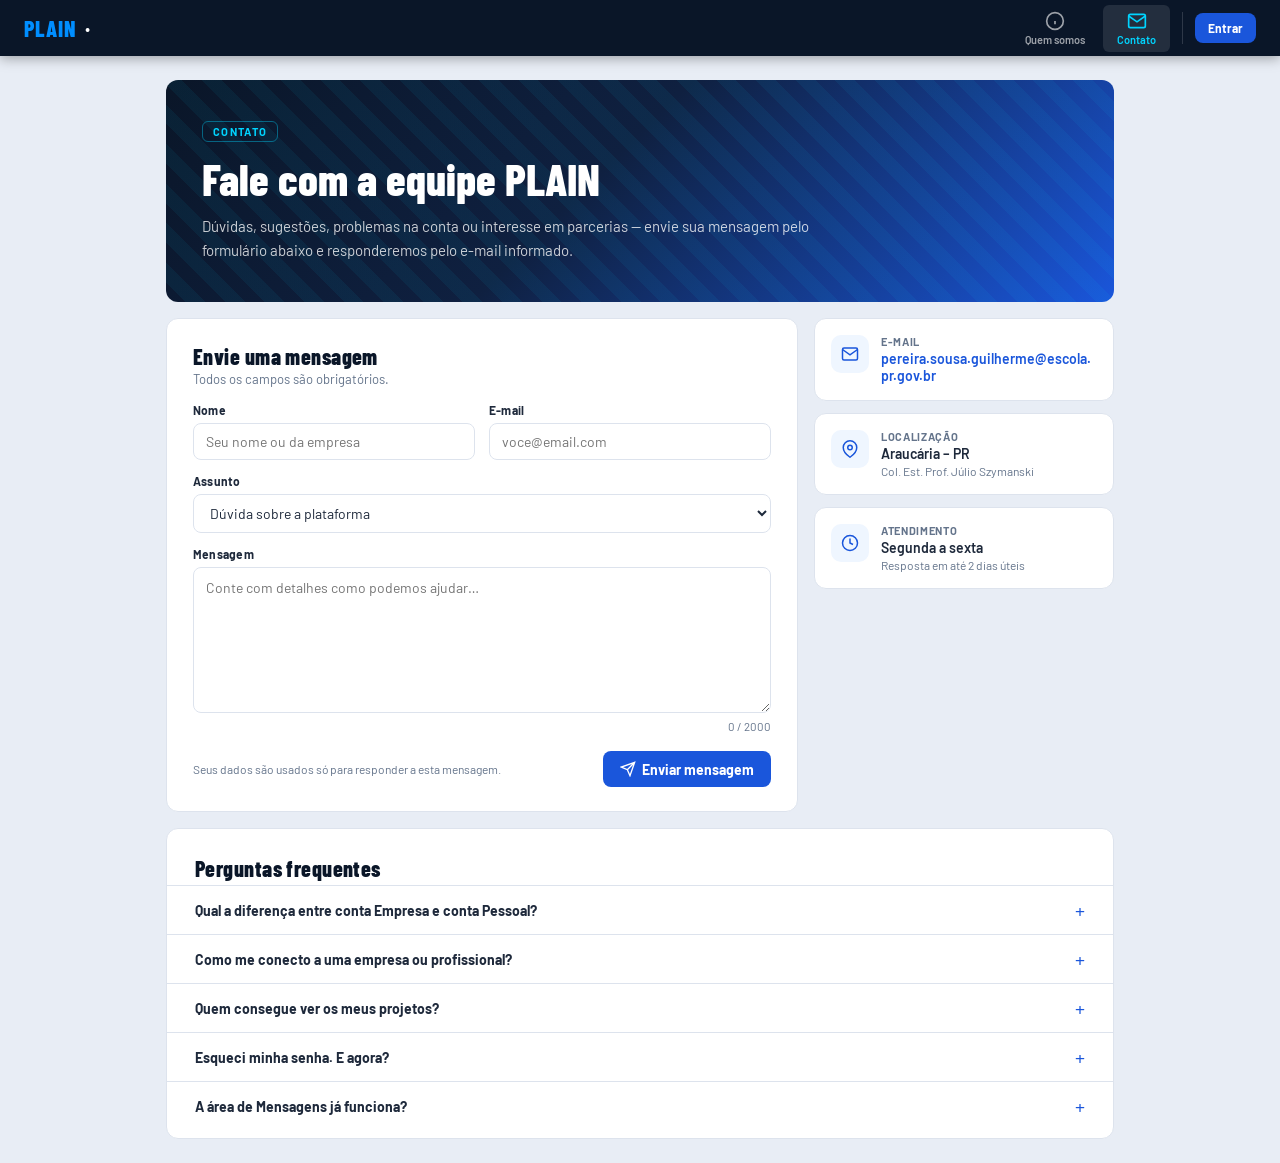
==== commit bfa70fd3: "a" ====
--- a/contato.html
+++ b/contato.html
@@ -9,7 +9,7 @@
   <link href="https://fonts.googleapis.com/css2?family=Barlow:wght@300;400;600;700&family=Barlow+Condensed:wght@700;800&display=swap" rel="stylesheet" />
   <link rel="stylesheet" href="dashboard.css" />
 </head>
-<!-- data-publica: pode ser aberta sem login -->
+<!-- data-publica -->
 <body data-pagina="contato" data-publica>
 
 <!-- TOPBAR -->
@@ -126,7 +126,7 @@
         </div>
       </section>
 
-      <!-- INFORMAÇÕES (troque pelos dados reais da equipe) -->
+      <!-- INFORMAÇÕES -->
       <aside class="contact-side">
         <div class="card contact-info">
           <div class="contact-info__icon">
@@ -134,7 +134,7 @@
           </div>
           <div>
             <div class="contact-info__label">E-mail</div>
-            <div class="contact-info__value"><a href="mailto:contato@plain.com.br">contato@plain.com.br</a></div>
+            <div class="contact-info__value"><a href="mailto:pereira.sousa.guilherme@escola.pr.gov.br">pereira.sousa.guilherme@escola.pr.gov.br</a></div>
           </div>
         </div>
         <div class="card contact-info">
